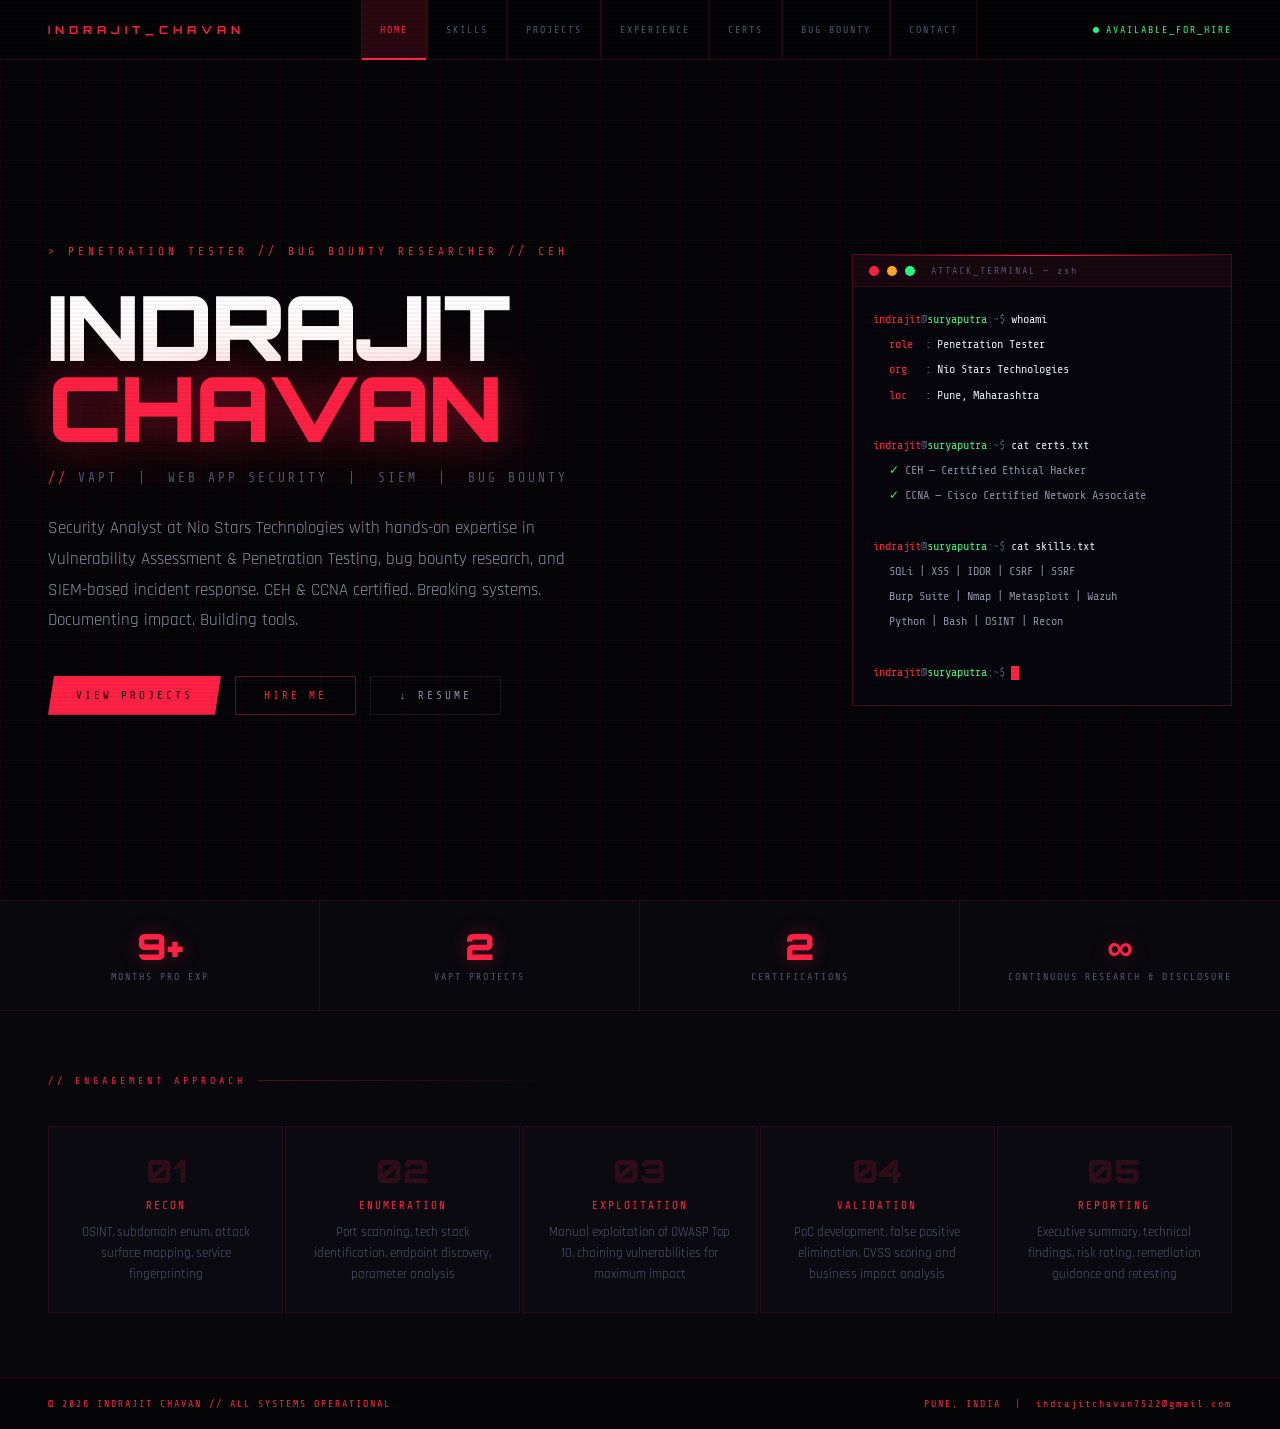
==== index.html @ a9ae483a "Update index.html" ====
<!DOCTYPE html>
<html lang="en">
<head>
  <meta charset="UTF-8"/>
  <meta name="viewport" content="width=device-width, initial-scale=1.0"/>
  <title>Indrajit Chavan | Penetration Tester</title>
  <link rel="stylesheet" href="assets/style.css"/>
  <style>
    /* HOME-SPECIFIC */
    .hero {
      min-height: calc(100vh - 60px);
      display: flex; align-items: center;
      padding: 80px 48px;
      gap: 48px;
      position: relative; z-index: 1;
    }
    .hero-inner { flex: 1; max-width: 760px; }

    .hero-eyebrow {
      font-family: var(--mono); font-size: 11px;
      color: var(--red); letter-spacing: 4px;
      margin-bottom: 28px;
      opacity: 0; animation: fadeUp .6s .2s ease forwards;
    }
    .hero-eyebrow::before { content: '> '; }

    .hero-name {
      font-family: var(--display);
      font-size: clamp(44px, 8vw, 90px);
      font-weight: 900; line-height: .9;
      letter-spacing: -2px; color: #fff;
      opacity: 0; animation: fadeUp .6s .4s ease forwards;
    }
    .hero-name em { color: var(--red); font-style: normal;
      text-shadow: 0 0 40px var(--red-glow), 0 0 80px var(--red-glow); }

    .hero-tagline {
      font-family: var(--mono); font-size: 13px;
      color: var(--muted); letter-spacing: 3px; margin-top: 22px;
      opacity: 0; animation: fadeUp .6s .6s ease forwards;
    }
    .hero-tagline b { color: var(--red); font-weight: normal; }

    .hero-desc {
      font-size: 17px; line-height: 1.8; color: var(--muted2);
      max-width: 540px; margin-top: 28px;
      opacity: 0; animation: fadeUp .6s .8s ease forwards;
    }

    .hero-actions {
      display: flex; gap: 14px; margin-top: 40px; flex-wrap: wrap;
      opacity: 0; animation: fadeUp .6s 1s ease forwards;
    }

    /* TERMINAL */
    .hero-terminal {
      flex-shrink: 0; width: 380px;
      opacity: 0; animation: fadeIn 1s 1.2s ease forwards;
    }

    .term {
      background: rgba(6,6,12,.96);
      border: 1px solid rgba(255,34,68,.28);
      position: relative; overflow: hidden;
    }
    .term::before {
      content: ''; position: absolute; top: 0; left: 0; right: 0; height: 1px;
      background: linear-gradient(90deg, transparent, var(--red), transparent);
    }
    .term-bar {
      background: rgba(255,34,68,.07);
      padding: 10px 16px; border-bottom: 1px solid rgba(255,34,68,.15);
      display: flex; align-items: center; gap: 8px;
    }
    .td { width: 10px; height: 10px; border-radius: 50%; }
    .td.r{background:var(--red)} .td.y{background:#ffaa22} .td.g{background:#22ff88}
    .term-title { margin-left:8px; color:var(--muted); font-family:var(--mono); font-size:10px; letter-spacing:2px; }
    .term-body { padding: 20px; font-family: var(--mono); font-size: 12px; line-height: 2.1; }
    .tp  { color: var(--red); }
    .th  { color: var(--green); }
    .ts  { color: var(--muted); }
    .tc  { color: #e8e8f0; }
    .to  { color: var(--muted2); padding-left: 16px; display: block; }
    .tk  { color: var(--red); }
    .tv  { color: #e8e8f0; }
    .tg  { color: var(--green); }
    .tline { display: block; }
    .tcursor {
      display: inline-block; width: 8px; height: 14px;
      background: var(--red); vertical-align: middle;
      animation: blink 1s step-end infinite;
    }

    /* STATS */
    .stats-row {
      position: relative; z-index: 1;
      display: grid; grid-template-columns: repeat(4,1fr);
      border-top: 1px solid var(--border); border-bottom: 1px solid var(--border);
      background: rgba(10,10,16,.7);
    }
    .stat {
      padding: 28px 0; text-align: center;
      border-right: 1px solid var(--border);
    }
    .stat:last-child { border-right: none; }
    .stat-n {
      font-family: var(--display); font-size: 36px; font-weight: 900;
      color: var(--red); display: block; line-height: 1;
      text-shadow: 0 0 20px var(--red-glow);
    }
    .stat-l {
      font-family: var(--mono); font-size: 10px; color: var(--muted);
      letter-spacing: 2px; margin-top: 6px; display: block; text-transform: uppercase;
    }

    /* METHODOLOGY */
    .method-grid {
      display: grid; grid-template-columns: repeat(5,1fr); gap: 2px;
    }
    .method-card {
      background: var(--bg2); border: 1px solid var(--border);
      padding: 28px 24px; text-align: center;
      transition: all .3s;
      position: relative; overflow: hidden;
    }
    .method-card::before {
      content: ''; position: absolute; bottom: 0; left: 0; right: 0; height: 2px;
      background: var(--red); transform: scaleX(0); transition: transform .3s;
    }
    .method-card:hover { background: var(--bg3); border-color: var(--border-h); }
    .method-card:hover::before { transform: scaleX(1); }
    .method-num {
      font-family: var(--display); font-size: 32px; font-weight: 900;
      color: rgba(255,34,68,.15); display: block; line-height: 1; margin-bottom: 12px;
    }
    .method-name { font-family: var(--mono); font-size: 11px; color: var(--red); letter-spacing: 2px; margin-bottom: 10px; }
    .method-desc { font-size: 13px; color: var(--muted); line-height: 1.6; }

    @media(max-width:900px){
      .hero{flex-direction:column;padding:80px 24px 60px;}
      .hero-terminal{width:100%;max-width:400px;}
      .stats-row{grid-template-columns:repeat(2,1fr);}
      .stat{border-bottom:1px solid var(--border);}
      .method-grid{grid-template-columns:1fr 1fr;}
    }
  </style>
</head>
<body>

<nav>
  <a href="index.html" class="nav-logo">INDRAJIT_CHAVAN</a>
  <ul class="nav-links">
    <li><a href="index.html">HOME</a></li>
    <li><a href="skills.html">SKILLS</a></li>
    <li><a href="projects.html">PROJECTS</a></li>
    <li><a href="experience.html">EXPERIENCE</a></li>
    <li><a href="certs.html">CERTS</a></li>
    <li><a href="bugbounty.html">BUG BOUNTY</a></li>
    <li><a href="contact.html">CONTACT</a></li>
  </ul>
  <div class="nav-right">
    <div class="nav-status"><span class="status-dot"></span>AVAILABLE_FOR_HIRE</div>
  </div>
</nav>

<main class="page-main">

  <!-- HERO -->
  <section class="hero">
    <div class="hero-inner">
      <p class="hero-eyebrow">PENETRATION TESTER // BUG BOUNTY RESEARCHER // CEH</p>
      <h1 class="hero-name">INDRAJIT<br/><em>CHAVAN</em></h1>
      <p class="hero-tagline">
        <b>//</b> VAPT &nbsp;|&nbsp; WEB APP SECURITY &nbsp;|&nbsp; SIEM &nbsp;|&nbsp; BUG BOUNTY
      </p>
      <p class="hero-desc">
        Security Analyst at Nio Stars Technologies with hands-on expertise in 
        Vulnerability Assessment &amp; Penetration Testing, bug bounty research, 
        and SIEM-based incident response. CEH &amp; CCNA certified. 
        Breaking systems. Documenting impact. Building tools.
      </p>
      <div class="hero-actions">
        <a href="projects.html" class="btn btn-red">View Projects</a>
        <a href="contact.html" class="btn btn-outline">Hire Me</a>
        <a href="assets/Indrajit_Chavan_Resume.pdf" class="btn btn-ghost" download>↓ Resume</a>
      </div>
    </div>

    <div class="hero-terminal">
      <div class="term">
        <div class="term-bar">
          <span class="td r"></span><span class="td y"></span><span class="td g"></span>
          <span class="term-title">ATTACK_TERMINAL — zsh</span>
        </div>
        <div class="term-body">
          <span class="tline"><span class="tp">indrajit</span><span class="ts">@</span><span class="th">suryaputra</span><span class="ts">:~$</span> <span class="tc">whoami</span></span>
          <span class="to"><span class="tk">role &nbsp;</span>: <span class="tv">Penetration Tester</span></span>
          <span class="to"><span class="tk">org &nbsp;&nbsp;</span>: <span class="tv">Nio Stars Technologies</span></span>
          <span class="to"><span class="tk">loc &nbsp;&nbsp;</span>: <span class="tv">Pune, Maharashtra</span></span>
          <span class="tline">&nbsp;</span>
          <span class="tline"><span class="tp">indrajit</span><span class="ts">@</span><span class="th">suryaputra</span><span class="ts">:~$</span> <span class="tc">cat certs.txt</span></span>
          <span class="to"><span class="tg">✓</span> CEH  — Certified Ethical Hacker</span>
          <span class="to"><span class="tg">✓</span> CCNA — Cisco Certified Network Associate</span>
          <span class="tline">&nbsp;</span>
          <span class="tline"><span class="tp">indrajit</span><span class="ts">@</span><span class="th">suryaputra</span><span class="ts">:~$</span> <span class="tc">cat skills.txt</span></span>
          <span class="to">SQLi | XSS | IDOR | CSRF | SSRF</span>
          <span class="to">Burp Suite | Nmap | Metasploit | Wazuh</span>
          <span class="to">Python | Bash | OSINT | Recon</span>
          <span class="tline">&nbsp;</span>
          <span class="tline"><span class="tp">indrajit</span><span class="ts">@</span><span class="th">suryaputra</span><span class="ts">:~$</span> <span class="tcursor"></span></span>
        </div>
      </div>
    </div>
  </section>

  <!-- STATS -->
  <div class="stats-row">
    <div class="stat"><span class="stat-n">9+</span><span class="stat-l">Months Pro Exp</span></div>
    <div class="stat"><span class="stat-n">2</span><span class="stat-l">VAPT Projects</span></div>
    <div class="stat"><span class="stat-n">2</span><span class="stat-l">Certifications</span></div>
    <div class="stat"><span class="stat-n">∞</span><span class="stat-l">Continuous Research & Disclosure
</span></div>
  </div>

  <!-- METHODOLOGY -->
  <section class="content-section alt">
    <div class="section-label">// ENGAGEMENT APPROACH</div>
    <div class="method-grid">
      <div class="method-card reveal">
        <span class="method-num">01</span>
        <div class="method-name">RECON</div>
        <div class="method-desc">OSINT, subdomain enum, attack surface mapping, service fingerprinting</div>
      </div>
      <div class="method-card reveal">
        <span class="method-num">02</span>
        <div class="method-name">ENUMERATION</div>
        <div class="method-desc">Port scanning, tech stack identification, endpoint discovery, parameter analysis</div>
      </div>
      <div class="method-card reveal">
        <span class="method-num">03</span>
        <div class="method-name">EXPLOITATION</div>
        <div class="method-desc">Manual exploitation of OWASP Top 10, chaining vulnerabilities for maximum impact</div>
      </div>
      <div class="method-card reveal">
        <span class="method-num">04</span>
        <div class="method-name">VALIDATION</div>
        <div class="method-desc">PoC development, false positive elimination, CVSS scoring and business impact analysis</div>
      </div>
      <div class="method-card reveal">
        <span class="method-num">05</span>
        <div class="method-name">REPORTING</div>
        <div class="method-desc">Executive summary, technical findings, risk rating, remediation guidance and retesting</div>
      </div>
    </div>
  </section>

</main>

<footer>
  <span>© 2026 <span>INDRAJIT CHAVAN</span> // ALL SYSTEMS OPERATIONAL</span>
  <span>PUNE, INDIA &nbsp;|&nbsp; <span>indrajitchavan7522@gmail.com</span></span>
</footer>

<script src="assets/main.js"></script>
</body>
</html>
---- assets/style.css ----
/* ============================================================
   INDRAJIT CHAVAN — PORTFOLIO SHARED STYLES
   ============================================================ */

@import url('https://fonts.googleapis.com/css2?family=Share+Tech+Mono&family=Rajdhani:wght@400;500;600;700&family=Orbitron:wght@700;900&display=swap');

*, *::before, *::after { box-sizing: border-box; margin: 0; padding: 0; }

:root {
  --red:      #ff2244;
  --red-dim:  rgba(255,34,68,0.15);
  --red-glow: rgba(255,34,68,0.35);
  --green:    #22ff88;
  --yellow:   #ffaa22;
  --bg:       #050508;
  --bg2:      #0a0a10;
  --bg3:      #0f0f18;
  --border:   rgba(255,34,68,0.12);
  --border-h: rgba(255,34,68,0.3);
  --text:     #e8e8f0;
  --muted:    #555570;
  --muted2:   #9090a8;
  --mono:     'Share Tech Mono', monospace;
  --display:  'Orbitron', sans-serif;
  --body:     'Rajdhani', sans-serif;
}

html { scroll-behavior: smooth; }

body {
  background: var(--bg);
  color: var(--text);
  font-family: var(--body);
  font-size: 16px;
  overflow-x: hidden;
  cursor: crosshair;
  min-height: 100vh;
}

/* Grid bg */
body::before {
  content: '';
  position: fixed; inset: 0;
  background-image:
    linear-gradient(rgba(255,34,68,0.03) 1px, transparent 1px),
    linear-gradient(90deg, rgba(255,34,68,0.03) 1px, transparent 1px);
  background-size: 40px 40px;
  pointer-events: none; z-index: 0;
}

/* Scanlines */
body::after {
  content: '';
  position: fixed; inset: 0;
  background: repeating-linear-gradient(0deg,transparent,transparent 2px,rgba(0,0,0,0.04) 2px,rgba(0,0,0,0.04) 4px);
  pointer-events: none; z-index: 998;
}

/* ---- NAV ---- */
nav {
  position: fixed; top: 0; left: 0; right: 0;
  z-index: 100;
  padding: 0 48px;
  height: 60px;
  display: flex;
  align-items: center;
  justify-content: space-between;
  background: rgba(5,5,8,0.92);
  backdrop-filter: blur(16px);
  border-bottom: 1px solid var(--border);
}

.nav-logo {
  font-family: var(--display);
  font-size: 11px;
  font-weight: 700;
  color: var(--red);
  letter-spacing: 5px;
  text-decoration: none;
  white-space: nowrap;
}

.nav-links { display: flex; gap: 0; list-style: none; }

.nav-links a {
  font-family: var(--mono);
  font-size: 10px;
  color: var(--muted);
  text-decoration: none;
  letter-spacing: 2px;
  padding: 0 18px;
  height: 60px;
  display: flex;
  align-items: center;
  border-right: 1px solid var(--border);
  transition: all 0.2s;
  position: relative;
}
.nav-links a:first-child { border-left: 1px solid var(--border); }
.nav-links a:hover,
.nav-links a.active {
  color: var(--red);
  background: var(--red-dim);
}
.nav-links a.active::after {
  content: '';
  position: absolute; bottom: 0; left: 0; right: 0;
  height: 2px;
  background: var(--red);
}

.nav-right {
  display: flex;
  align-items: center;
  gap: 20px;
}

.nav-status {
  font-family: var(--mono);
  font-size: 10px;
  color: var(--green);
  letter-spacing: 2px;
  display: flex;
  align-items: center;
  gap: 7px;
}

.status-dot {
  width: 6px; height: 6px;
  border-radius: 50%;
  background: var(--green);
  animation: blink 1.4s ease-in-out infinite;
}

/* ---- MAIN CONTENT ---- */
.page-main {
  position: relative;
  z-index: 1;
  padding-top: 60px;
}

/* ---- PAGE HERO ---- */
.page-hero {
  padding: 72px 48px 56px;
  border-bottom: 1px solid var(--border);
  position: relative;
  overflow: hidden;
}

.page-hero::before {
  content: '';
  position: absolute;
  top: -80px; right: -80px;
  width: 360px; height: 360px;
  border-radius: 50%;
  background: radial-gradient(circle, rgba(255,34,68,0.06), transparent 70%);
  pointer-events: none;
}

.breadcrumb {
  font-family: var(--mono);
  font-size: 10px;
  color: var(--muted);
  letter-spacing: 3px;
  margin-bottom: 20px;
  display: flex;
  align-items: center;
  gap: 8px;
}
.breadcrumb a { color: var(--muted); text-decoration: none; }
.breadcrumb a:hover { color: var(--red); }
.breadcrumb span { color: var(--red); }

.page-title {
  font-family: var(--display);
  font-size: clamp(28px, 5vw, 52px);
  font-weight: 900;
  color: #fff;
  letter-spacing: 2px;
  line-height: 1;
  margin-bottom: 16px;
}
.page-title span { color: var(--red); }

.page-subtitle {
  font-family: var(--mono);
  font-size: 12px;
  color: var(--muted);
  letter-spacing: 3px;
}

/* ---- SECTION ---- */
.content-section { padding: 64px 48px; }
.content-section.alt { background: rgba(10,10,16,0.6); }

.section-label {
  font-family: var(--mono);
  font-size: 10px;
  color: var(--red);
  letter-spacing: 4px;
  margin-bottom: 40px;
  display: flex;
  align-items: center;
  gap: 12px;
}
.section-label::after {
  content: '';
  flex: 1;
  height: 1px;
  background: linear-gradient(90deg, var(--border-h), transparent);
  max-width: 300px;
}

/* ---- CARDS ---- */
.card {
  background: var(--bg2);
  border: 1px solid var(--border);
  transition: all 0.3s;
}
.card:hover {
  border-color: var(--border-h);
  background: var(--bg3);
}

/* ---- BUTTONS ---- */
.btn {
  font-family: var(--mono);
  font-size: 11px;
  letter-spacing: 3px;
  text-decoration: none;
  text-transform: uppercase;
  padding: 12px 28px;
  display: inline-flex;
  align-items: center;
  gap: 8px;
  cursor: crosshair;
  transition: all 0.2s;
}

.btn-red {
  color: var(--bg);
  background: var(--red);
  clip-path: polygon(6px 0%,100% 0%,calc(100% - 6px) 100%,0% 100%);
}
.btn-red:hover { background: #ff4466; box-shadow: 0 0 20px var(--red-glow); }

.btn-outline {
  color: var(--red);
  border: 1px solid rgba(255,34,68,0.4);
  background: transparent;
}
.btn-outline:hover { border-color: var(--red); background: var(--red-dim); }

.btn-ghost {
  color: var(--muted2);
  border: 1px solid rgba(255,255,255,0.08);
  background: transparent;
}
.btn-ghost:hover { border-color: rgba(255,255,255,0.2); color: #fff; }

/* ---- CHIPS ---- */
.chips { display: flex; flex-wrap: wrap; gap: 6px; }
.chip {
  font-family: var(--mono);
  font-size: 10px;
  letter-spacing: 1px;
  color: var(--red);
  border: 1px solid rgba(255,34,68,0.25);
  padding: 4px 10px;
  background: rgba(255,34,68,0.04);
}
.chip.green { color: var(--green); border-color: rgba(34,255,136,0.25); background: rgba(34,255,136,0.04); }
.chip.yellow { color: var(--yellow); border-color: rgba(255,170,34,0.25); background: rgba(255,170,34,0.04); }
.chip.muted { color: var(--muted); border-color: rgba(255,255,255,0.08); background: transparent; }

/* ---- STATUS ---- */
.status-live   { color: var(--green); font-family: var(--mono); font-size: 10px; letter-spacing: 2px; }
.status-wip    { color: var(--yellow); font-family: var(--mono); font-size: 10px; letter-spacing: 2px; }
.status-soon   { color: var(--muted); font-family: var(--mono); font-size: 10px; letter-spacing: 2px; }

/* ---- FOOTER ---- */
footer {
  position: relative; z-index: 1;
  padding: 20px 48px;
  border-top: 1px solid var(--border);
  display: flex;
  justify-content: space-between;
  align-items: center;
  font-family: var(--mono);
  font-size: 10px;
  color: var(--muted);
  letter-spacing: 2px;
}
footer span { color: var(--red); }

/* ---- ANIMATIONS ---- */
@keyframes blink   { 0%,100%{opacity:1} 50%{opacity:0.2} }
@keyframes fadeUp  { from{opacity:0;transform:translateY(18px)} to{opacity:1;transform:translateY(0)} }
@keyframes fadeIn  { from{opacity:0} to{opacity:1} }
@keyframes pulse   { 0%,100%{box-shadow:0 0 0 0 var(--red-glow)} 50%{box-shadow:0 0 0 8px transparent} }

.reveal {
  opacity: 0;
  transform: translateY(20px);
  transition: opacity 0.5s ease, transform 0.5s ease;
}
.reveal.visible { opacity: 1; transform: translateY(0); }

/* ---- RESPONSIVE ---- */
@media(max-width:900px){
  nav { padding: 0 20px; }
  .nav-links { display: none; }
  .page-hero { padding: 60px 24px 40px; }
  .content-section { padding: 48px 24px; }
  footer { padding: 16px 24px; flex-direction: column; gap: 8px; text-align: center; }
}
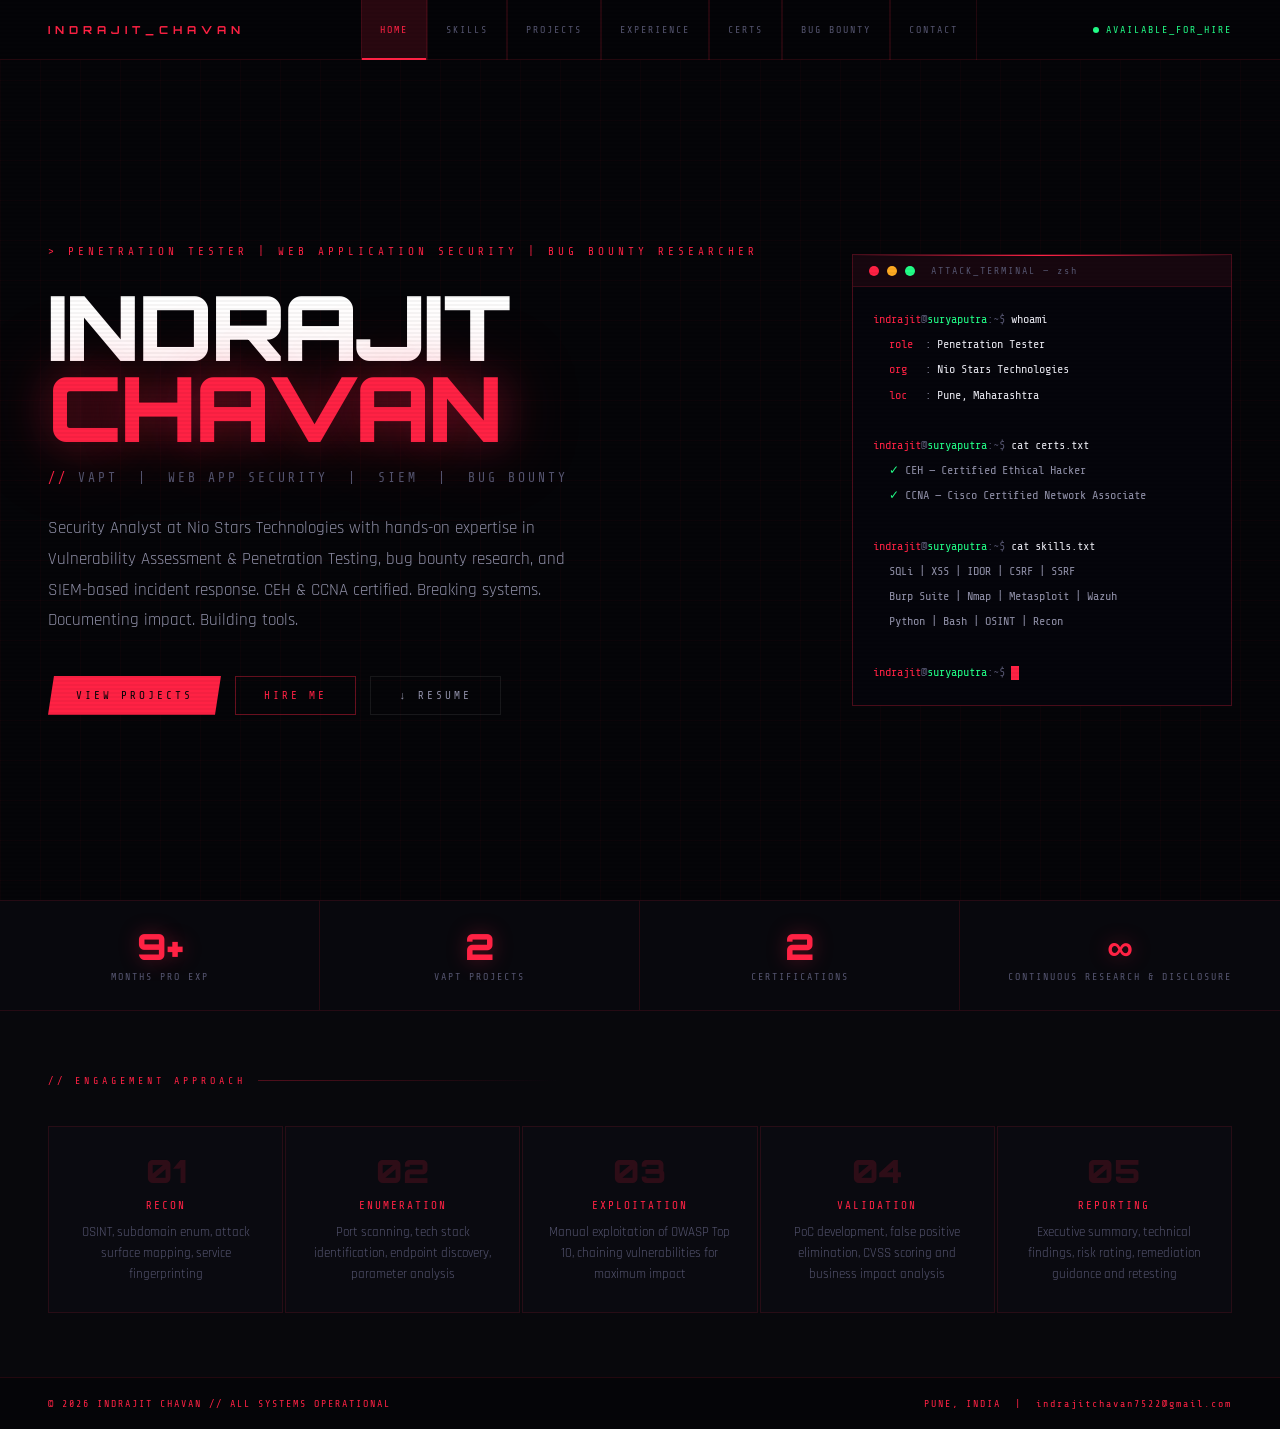
==== commit d18e24d8: "Update index.html" ====
--- a/index.html
+++ b/index.html
@@ -168,7 +168,7 @@
   <!-- HERO -->
   <section class="hero">
     <div class="hero-inner">
-      <p class="hero-eyebrow">PENETRATION TESTER // BUG BOUNTY RESEARCHER // CEH</p>
+      <p class="hero-eyebrow">PENETRATION TESTER | WEB APPLICATION SECURITY | BUG BOUNTY RESEARCHER</p>
       <h1 class="hero-name">INDRAJIT<br/><em>CHAVAN</em></h1>
       <p class="hero-tagline">
         <b>//</b> VAPT &nbsp;|&nbsp; WEB APP SECURITY &nbsp;|&nbsp; SIEM &nbsp;|&nbsp; BUG BOUNTY
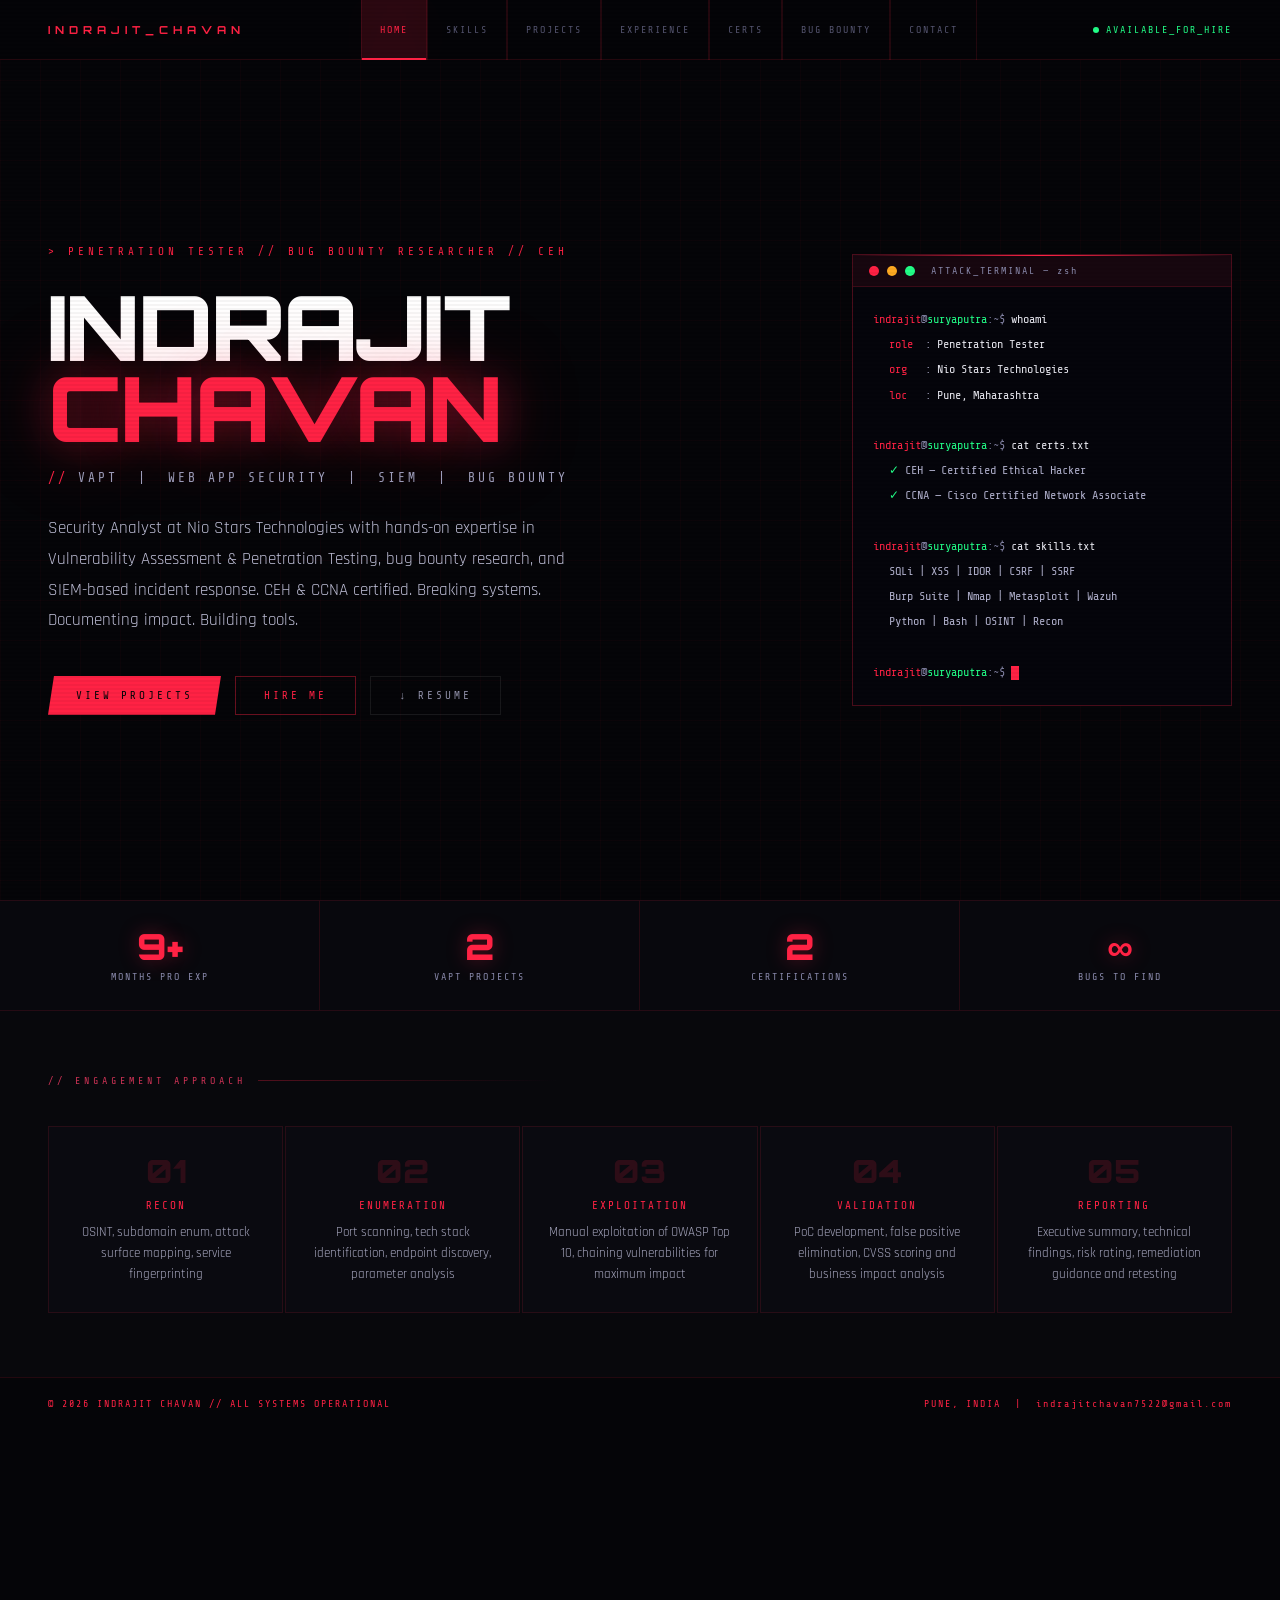
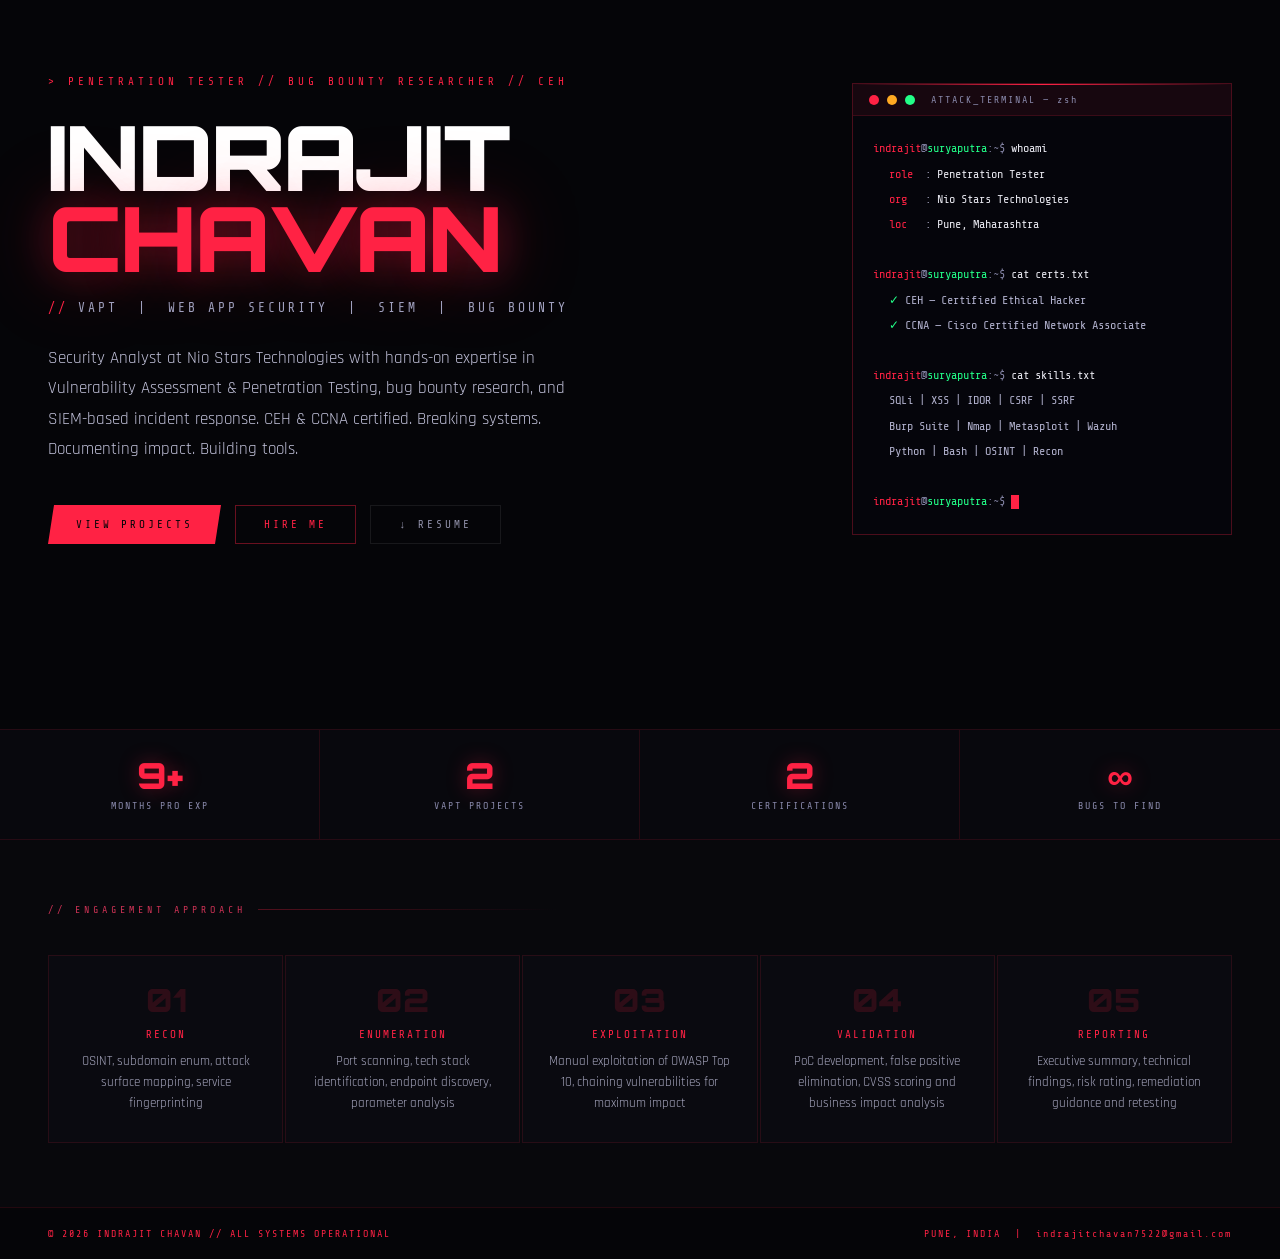
==== commit 9181614d: "Update index.html" ====
--- a/index.html
+++ b/index.html
@@ -36,13 +36,13 @@
 
     .hero-tagline {
       font-family: var(--mono); font-size: 13px;
-      color: var(--muted); letter-spacing: 3px; margin-top: 22px;
+      color: #a0a0be; letter-spacing: 3px; margin-top: 22px;
       opacity: 0; animation: fadeUp .6s .6s ease forwards;
     }
     .hero-tagline b { color: var(--red); font-weight: normal; }
 
     .hero-desc {
-      font-size: 17px; line-height: 1.8; color: var(--muted2);
+      font-size: 17px; line-height: 1.8; color: #c0c0d8;
       max-width: 540px; margin-top: 28px;
       opacity: 0; animation: fadeUp .6s .8s ease forwards;
     }
@@ -74,13 +74,13 @@
     }
     .td { width: 10px; height: 10px; border-radius: 50%; }
     .td.r{background:var(--red)} .td.y{background:#ffaa22} .td.g{background:#22ff88}
-    .term-title { margin-left:8px; color:var(--muted); font-family:var(--mono); font-size:10px; letter-spacing:2px; }
+    .term-title { margin-left:8px; color:#8888aa; font-family:var(--mono); font-size:10px; letter-spacing:2px; }
     .term-body { padding: 20px; font-family: var(--mono); font-size: 12px; line-height: 2.1; }
     .tp  { color: var(--red); }
     .th  { color: var(--green); }
-    .ts  { color: var(--muted); }
+    .ts  { color: #8888aa; }
     .tc  { color: #e8e8f0; }
-    .to  { color: var(--muted2); padding-left: 16px; display: block; }
+    .to  { color: #b0b0cc; padding-left: 16px; display: block; }
     .tk  { color: var(--red); }
     .tv  { color: #e8e8f0; }
     .tg  { color: var(--green); }
@@ -109,7 +109,7 @@
       text-shadow: 0 0 20px var(--red-glow);
     }
     .stat-l {
-      font-family: var(--mono); font-size: 10px; color: var(--muted);
+      font-family: var(--mono); font-size: 10px; color: #8888aa;
       letter-spacing: 2px; margin-top: 6px; display: block; text-transform: uppercase;
     }
 
@@ -134,7 +134,7 @@
       color: rgba(255,34,68,.15); display: block; line-height: 1; margin-bottom: 12px;
     }
     .method-name { font-family: var(--mono); font-size: 11px; color: var(--red); letter-spacing: 2px; margin-bottom: 10px; }
-    .method-desc { font-size: 13px; color: var(--muted); line-height: 1.6; }
+    .method-desc { font-size: 13px; color: #a8a8c0; line-height: 1.6; }
 
     @media(max-width:900px){
       .hero{flex-direction:column;padding:80px 24px 60px;}
@@ -168,15 +168,15 @@
   <!-- HERO -->
   <section class="hero">
     <div class="hero-inner">
-      <p class="hero-eyebrow">PENETRATION TESTER | WEB APPLICATION SECURITY | BUG BOUNTY RESEARCHER</p>
+      <p class="hero-eyebrow">PENETRATION TESTER // BUG BOUNTY RESEARCHER // CEH</p>
       <h1 class="hero-name">INDRAJIT<br/><em>CHAVAN</em></h1>
       <p class="hero-tagline">
         <b>//</b> VAPT &nbsp;|&nbsp; WEB APP SECURITY &nbsp;|&nbsp; SIEM &nbsp;|&nbsp; BUG BOUNTY
       </p>
       <p class="hero-desc">
-        Security Analyst at Nio Stars Technologies with hands-on expertise in 
-        Vulnerability Assessment &amp; Penetration Testing, bug bounty research, 
-        and SIEM-based incident response. CEH &amp; CCNA certified. 
+        Security Analyst at Nio Stars Technologies with hands-on expertise in
+        Vulnerability Assessment &amp; Penetration Testing, bug bounty research,
+        and SIEM-based incident response. CEH &amp; CCNA certified.
         Breaking systems. Documenting impact. Building tools.
       </p>
       <div class="hero-actions">
@@ -218,13 +218,12 @@
     <div class="stat"><span class="stat-n">9+</span><span class="stat-l">Months Pro Exp</span></div>
     <div class="stat"><span class="stat-n">2</span><span class="stat-l">VAPT Projects</span></div>
     <div class="stat"><span class="stat-n">2</span><span class="stat-l">Certifications</span></div>
-    <div class="stat"><span class="stat-n">∞</span><span class="stat-l">Continuous Research & Disclosure
-</span></div>
+    <div class="stat"><span class="stat-n">∞</span><span class="stat-l">Bugs to Find</span></div>
   </div>
 
   <!-- METHODOLOGY -->
   <section class="content-section alt">
-    <div class="section-label">// ENGAGEMENT APPROACH</div>
+    <div class="section-label" style="color:#cc3355;">// ENGAGEMENT APPROACH</div>
     <div class="method-grid">
       <div class="method-card reveal">
         <span class="method-num">01</span>
@@ -263,4 +262,268 @@
 
 <script src="assets/main.js"></script>
 </body>
+</html><!DOCTYPE html>
+<html lang="en">
+<head>
+  <meta charset="UTF-8"/>
+  <meta name="viewport" content="width=device-width, initial-scale=1.0"/>
+  <title>Indrajit Chavan | Penetration Tester</title>
+  <link rel="stylesheet" href="assets/style.css"/>
+  <style>
+    /* HOME-SPECIFIC */
+    .hero {
+      min-height: calc(100vh - 60px);
+      display: flex; align-items: center;
+      padding: 80px 48px;
+      gap: 48px;
+      position: relative; z-index: 1;
+    }
+    .hero-inner { flex: 1; max-width: 760px; }
+
+    .hero-eyebrow {
+      font-family: var(--mono); font-size: 11px;
+      color: var(--red); letter-spacing: 4px;
+      margin-bottom: 28px;
+      opacity: 0; animation: fadeUp .6s .2s ease forwards;
+    }
+    .hero-eyebrow::before { content: '> '; }
+
+    .hero-name {
+      font-family: var(--display);
+      font-size: clamp(44px, 8vw, 90px);
+      font-weight: 900; line-height: .9;
+      letter-spacing: -2px; color: #fff;
+      opacity: 0; animation: fadeUp .6s .4s ease forwards;
+    }
+    .hero-name em { color: var(--red); font-style: normal;
+      text-shadow: 0 0 40px var(--red-glow), 0 0 80px var(--red-glow); }
+
+    .hero-tagline {
+      font-family: var(--mono); font-size: 13px;
+      color: #a0a0be; letter-spacing: 3px; margin-top: 22px;
+      opacity: 0; animation: fadeUp .6s .6s ease forwards;
+    }
+    .hero-tagline b { color: var(--red); font-weight: normal; }
+
+    .hero-desc {
+      font-size: 17px; line-height: 1.8; color: #c0c0d8;
+      max-width: 540px; margin-top: 28px;
+      opacity: 0; animation: fadeUp .6s .8s ease forwards;
+    }
+
+    .hero-actions {
+      display: flex; gap: 14px; margin-top: 40px; flex-wrap: wrap;
+      opacity: 0; animation: fadeUp .6s 1s ease forwards;
+    }
+
+    /* TERMINAL */
+    .hero-terminal {
+      flex-shrink: 0; width: 380px;
+      opacity: 0; animation: fadeIn 1s 1.2s ease forwards;
+    }
+
+    .term {
+      background: rgba(6,6,12,.96);
+      border: 1px solid rgba(255,34,68,.28);
+      position: relative; overflow: hidden;
+    }
+    .term::before {
+      content: ''; position: absolute; top: 0; left: 0; right: 0; height: 1px;
+      background: linear-gradient(90deg, transparent, var(--red), transparent);
+    }
+    .term-bar {
+      background: rgba(255,34,68,.07);
+      padding: 10px 16px; border-bottom: 1px solid rgba(255,34,68,.15);
+      display: flex; align-items: center; gap: 8px;
+    }
+    .td { width: 10px; height: 10px; border-radius: 50%; }
+    .td.r{background:var(--red)} .td.y{background:#ffaa22} .td.g{background:#22ff88}
+    .term-title { margin-left:8px; color:#8888aa; font-family:var(--mono); font-size:10px; letter-spacing:2px; }
+    .term-body { padding: 20px; font-family: var(--mono); font-size: 12px; line-height: 2.1; }
+    .tp  { color: var(--red); }
+    .th  { color: var(--green); }
+    .ts  { color: #8888aa; }
+    .tc  { color: #e8e8f0; }
+    .to  { color: #b0b0cc; padding-left: 16px; display: block; }
+    .tk  { color: var(--red); }
+    .tv  { color: #e8e8f0; }
+    .tg  { color: var(--green); }
+    .tline { display: block; }
+    .tcursor {
+      display: inline-block; width: 8px; height: 14px;
+      background: var(--red); vertical-align: middle;
+      animation: blink 1s step-end infinite;
+    }
+
+    /* STATS */
+    .stats-row {
+      position: relative; z-index: 1;
+      display: grid; grid-template-columns: repeat(4,1fr);
+      border-top: 1px solid var(--border); border-bottom: 1px solid var(--border);
+      background: rgba(10,10,16,.7);
+    }
+    .stat {
+      padding: 28px 0; text-align: center;
+      border-right: 1px solid var(--border);
+    }
+    .stat:last-child { border-right: none; }
+    .stat-n {
+      font-family: var(--display); font-size: 36px; font-weight: 900;
+      color: var(--red); display: block; line-height: 1;
+      text-shadow: 0 0 20px var(--red-glow);
+    }
+    .stat-l {
+      font-family: var(--mono); font-size: 10px; color: #8888aa;
+      letter-spacing: 2px; margin-top: 6px; display: block; text-transform: uppercase;
+    }
+
+    /* METHODOLOGY */
+    .method-grid {
+      display: grid; grid-template-columns: repeat(5,1fr); gap: 2px;
+    }
+    .method-card {
+      background: var(--bg2); border: 1px solid var(--border);
+      padding: 28px 24px; text-align: center;
+      transition: all .3s;
+      position: relative; overflow: hidden;
+    }
+    .method-card::before {
+      content: ''; position: absolute; bottom: 0; left: 0; right: 0; height: 2px;
+      background: var(--red); transform: scaleX(0); transition: transform .3s;
+    }
+    .method-card:hover { background: var(--bg3); border-color: var(--border-h); }
+    .method-card:hover::before { transform: scaleX(1); }
+    .method-num {
+      font-family: var(--display); font-size: 32px; font-weight: 900;
+      color: rgba(255,34,68,.15); display: block; line-height: 1; margin-bottom: 12px;
+    }
+    .method-name { font-family: var(--mono); font-size: 11px; color: var(--red); letter-spacing: 2px; margin-bottom: 10px; }
+    .method-desc { font-size: 13px; color: #a8a8c0; line-height: 1.6; }
+
+    @media(max-width:900px){
+      .hero{flex-direction:column;padding:80px 24px 60px;}
+      .hero-terminal{width:100%;max-width:400px;}
+      .stats-row{grid-template-columns:repeat(2,1fr);}
+      .stat{border-bottom:1px solid var(--border);}
+      .method-grid{grid-template-columns:1fr 1fr;}
+    }
+  </style>
+</head>
+<body>
+
+<nav>
+  <a href="index.html" class="nav-logo">INDRAJIT_CHAVAN</a>
+  <ul class="nav-links">
+    <li><a href="index.html">HOME</a></li>
+    <li><a href="skills.html">SKILLS</a></li>
+    <li><a href="projects.html">PROJECTS</a></li>
+    <li><a href="experience.html">EXPERIENCE</a></li>
+    <li><a href="certs.html">CERTS</a></li>
+    <li><a href="bugbounty.html">BUG BOUNTY</a></li>
+    <li><a href="contact.html">CONTACT</a></li>
+  </ul>
+  <div class="nav-right">
+    <div class="nav-status"><span class="status-dot"></span>AVAILABLE_FOR_HIRE</div>
+  </div>
+</nav>
+
+<main class="page-main">
+
+  <!-- HERO -->
+  <section class="hero">
+    <div class="hero-inner">
+      <p class="hero-eyebrow">PENETRATION TESTER // BUG BOUNTY RESEARCHER // CEH</p>
+      <h1 class="hero-name">INDRAJIT<br/><em>CHAVAN</em></h1>
+      <p class="hero-tagline">
+        <b>//</b> VAPT &nbsp;|&nbsp; WEB APP SECURITY &nbsp;|&nbsp; SIEM &nbsp;|&nbsp; BUG BOUNTY
+      </p>
+      <p class="hero-desc">
+        Security Analyst at Nio Stars Technologies with hands-on expertise in
+        Vulnerability Assessment &amp; Penetration Testing, bug bounty research,
+        and SIEM-based incident response. CEH &amp; CCNA certified.
+        Breaking systems. Documenting impact. Building tools.
+      </p>
+      <div class="hero-actions">
+        <a href="projects.html" class="btn btn-red">View Projects</a>
+        <a href="contact.html" class="btn btn-outline">Hire Me</a>
+        <a href="assets/Indrajit_Chavan_Resume.pdf" class="btn btn-ghost" download>↓ Resume</a>
+      </div>
+    </div>
+
+    <div class="hero-terminal">
+      <div class="term">
+        <div class="term-bar">
+          <span class="td r"></span><span class="td y"></span><span class="td g"></span>
+          <span class="term-title">ATTACK_TERMINAL — zsh</span>
+        </div>
+        <div class="term-body">
+          <span class="tline"><span class="tp">indrajit</span><span class="ts">@</span><span class="th">suryaputra</span><span class="ts">:~$</span> <span class="tc">whoami</span></span>
+          <span class="to"><span class="tk">role &nbsp;</span>: <span class="tv">Penetration Tester</span></span>
+          <span class="to"><span class="tk">org &nbsp;&nbsp;</span>: <span class="tv">Nio Stars Technologies</span></span>
+          <span class="to"><span class="tk">loc &nbsp;&nbsp;</span>: <span class="tv">Pune, Maharashtra</span></span>
+          <span class="tline">&nbsp;</span>
+          <span class="tline"><span class="tp">indrajit</span><span class="ts">@</span><span class="th">suryaputra</span><span class="ts">:~$</span> <span class="tc">cat certs.txt</span></span>
+          <span class="to"><span class="tg">✓</span> CEH  — Certified Ethical Hacker</span>
+          <span class="to"><span class="tg">✓</span> CCNA — Cisco Certified Network Associate</span>
+          <span class="tline">&nbsp;</span>
+          <span class="tline"><span class="tp">indrajit</span><span class="ts">@</span><span class="th">suryaputra</span><span class="ts">:~$</span> <span class="tc">cat skills.txt</span></span>
+          <span class="to">SQLi | XSS | IDOR | CSRF | SSRF</span>
+          <span class="to">Burp Suite | Nmap | Metasploit | Wazuh</span>
+          <span class="to">Python | Bash | OSINT | Recon</span>
+          <span class="tline">&nbsp;</span>
+          <span class="tline"><span class="tp">indrajit</span><span class="ts">@</span><span class="th">suryaputra</span><span class="ts">:~$</span> <span class="tcursor"></span></span>
+        </div>
+      </div>
+    </div>
+  </section>
+
+  <!-- STATS -->
+  <div class="stats-row">
+    <div class="stat"><span class="stat-n">9+</span><span class="stat-l">Months Pro Exp</span></div>
+    <div class="stat"><span class="stat-n">2</span><span class="stat-l">VAPT Projects</span></div>
+    <div class="stat"><span class="stat-n">2</span><span class="stat-l">Certifications</span></div>
+    <div class="stat"><span class="stat-n">∞</span><span class="stat-l">Bugs to Find</span></div>
+  </div>
+
+  <!-- METHODOLOGY -->
+  <section class="content-section alt">
+    <div class="section-label" style="color:#cc3355;">// ENGAGEMENT APPROACH</div>
+    <div class="method-grid">
+      <div class="method-card reveal">
+        <span class="method-num">01</span>
+        <div class="method-name">RECON</div>
+        <div class="method-desc">OSINT, subdomain enum, attack surface mapping, service fingerprinting</div>
+      </div>
+      <div class="method-card reveal">
+        <span class="method-num">02</span>
+        <div class="method-name">ENUMERATION</div>
+        <div class="method-desc">Port scanning, tech stack identification, endpoint discovery, parameter analysis</div>
+      </div>
+      <div class="method-card reveal">
+        <span class="method-num">03</span>
+        <div class="method-name">EXPLOITATION</div>
+        <div class="method-desc">Manual exploitation of OWASP Top 10, chaining vulnerabilities for maximum impact</div>
+      </div>
+      <div class="method-card reveal">
+        <span class="method-num">04</span>
+        <div class="method-name">VALIDATION</div>
+        <div class="method-desc">PoC development, false positive elimination, CVSS scoring and business impact analysis</div>
+      </div>
+      <div class="method-card reveal">
+        <span class="method-num">05</span>
+        <div class="method-name">REPORTING</div>
+        <div class="method-desc">Executive summary, technical findings, risk rating, remediation guidance and retesting</div>
+      </div>
+    </div>
+  </section>
+
+</main>
+
+<footer>
+  <span>© 2026 <span>INDRAJIT CHAVAN</span> // ALL SYSTEMS OPERATIONAL</span>
+  <span>PUNE, INDIA &nbsp;|&nbsp; <span>indrajitchavan7522@gmail.com</span></span>
+</footer>
+
+<script src="assets/main.js"></script>
+</body>
 </html>
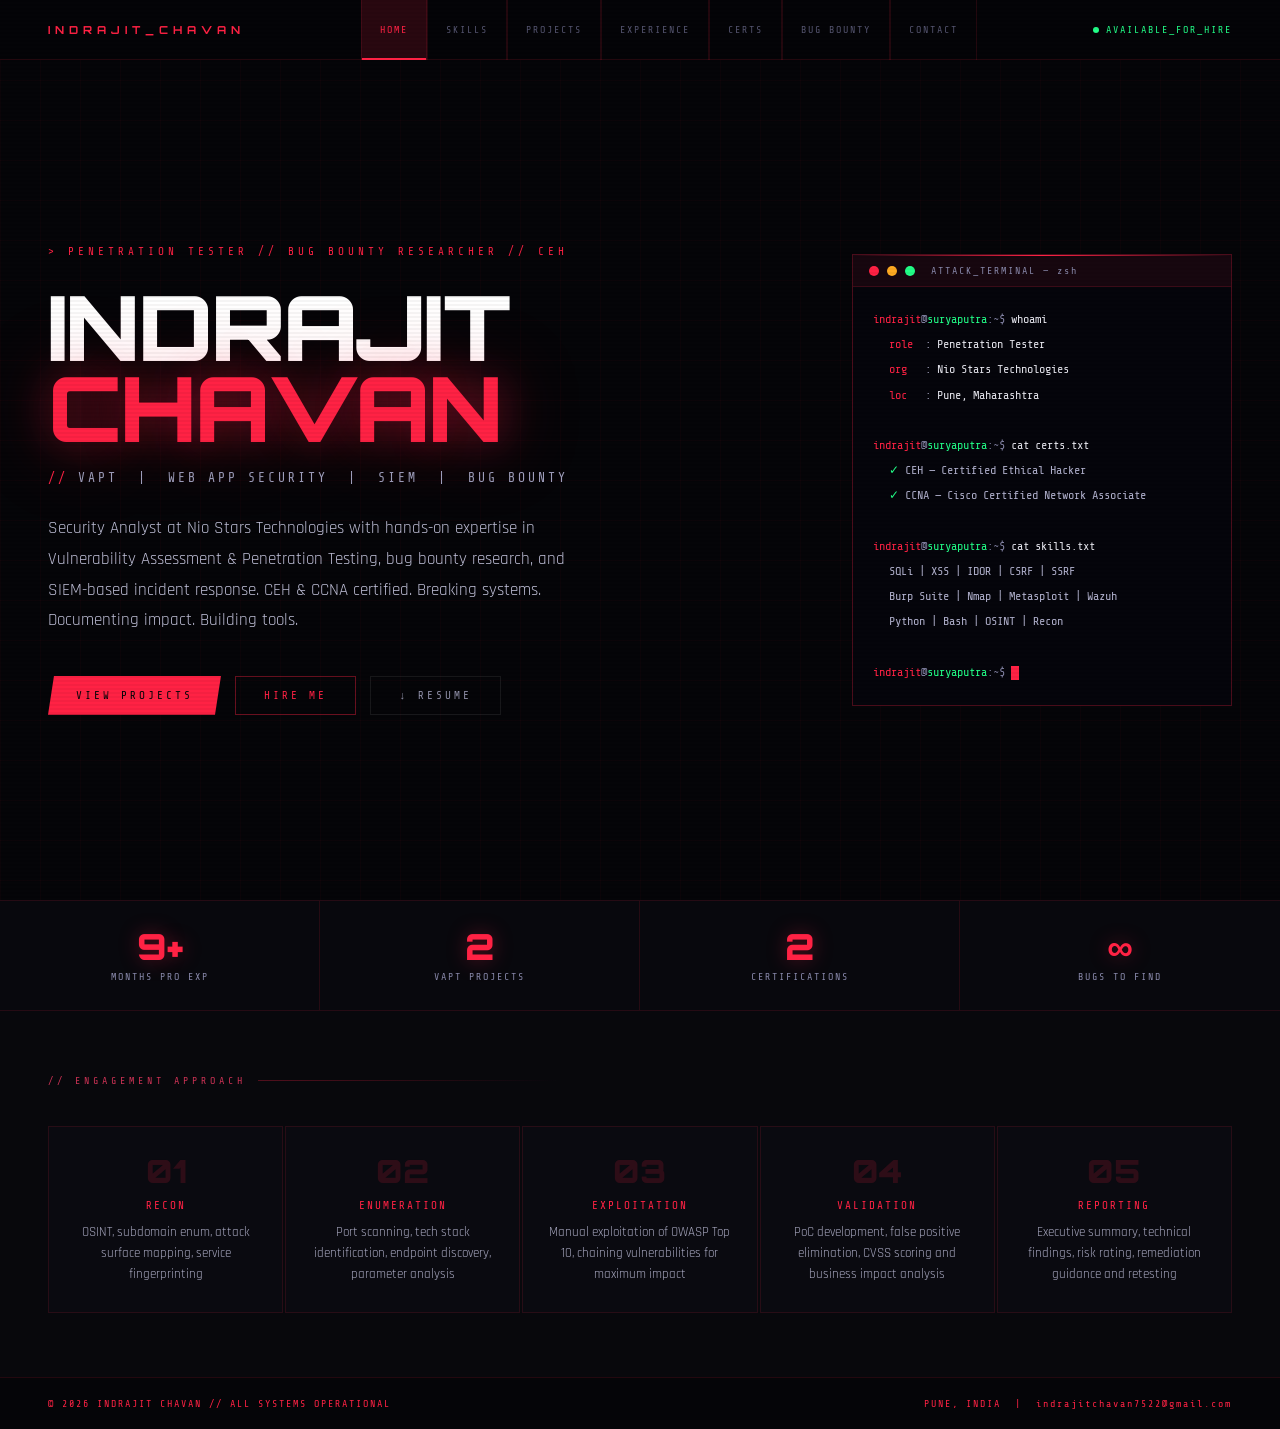
==== commit 1a367fe6: "Update index.html" ====
--- a/index.html
+++ b/index.html
@@ -262,268 +262,4 @@
 
 <script src="assets/main.js"></script>
 </body>
-</html><!DOCTYPE html>
-<html lang="en">
-<head>
-  <meta charset="UTF-8"/>
-  <meta name="viewport" content="width=device-width, initial-scale=1.0"/>
-  <title>Indrajit Chavan | Penetration Tester</title>
-  <link rel="stylesheet" href="assets/style.css"/>
-  <style>
-    /* HOME-SPECIFIC */
-    .hero {
-      min-height: calc(100vh - 60px);
-      display: flex; align-items: center;
-      padding: 80px 48px;
-      gap: 48px;
-      position: relative; z-index: 1;
-    }
-    .hero-inner { flex: 1; max-width: 760px; }
-
-    .hero-eyebrow {
-      font-family: var(--mono); font-size: 11px;
-      color: var(--red); letter-spacing: 4px;
-      margin-bottom: 28px;
-      opacity: 0; animation: fadeUp .6s .2s ease forwards;
-    }
-    .hero-eyebrow::before { content: '> '; }
-
-    .hero-name {
-      font-family: var(--display);
-      font-size: clamp(44px, 8vw, 90px);
-      font-weight: 900; line-height: .9;
-      letter-spacing: -2px; color: #fff;
-      opacity: 0; animation: fadeUp .6s .4s ease forwards;
-    }
-    .hero-name em { color: var(--red); font-style: normal;
-      text-shadow: 0 0 40px var(--red-glow), 0 0 80px var(--red-glow); }
-
-    .hero-tagline {
-      font-family: var(--mono); font-size: 13px;
-      color: #a0a0be; letter-spacing: 3px; margin-top: 22px;
-      opacity: 0; animation: fadeUp .6s .6s ease forwards;
-    }
-    .hero-tagline b { color: var(--red); font-weight: normal; }
-
-    .hero-desc {
-      font-size: 17px; line-height: 1.8; color: #c0c0d8;
-      max-width: 540px; margin-top: 28px;
-      opacity: 0; animation: fadeUp .6s .8s ease forwards;
-    }
-
-    .hero-actions {
-      display: flex; gap: 14px; margin-top: 40px; flex-wrap: wrap;
-      opacity: 0; animation: fadeUp .6s 1s ease forwards;
-    }
-
-    /* TERMINAL */
-    .hero-terminal {
-      flex-shrink: 0; width: 380px;
-      opacity: 0; animation: fadeIn 1s 1.2s ease forwards;
-    }
-
-    .term {
-      background: rgba(6,6,12,.96);
-      border: 1px solid rgba(255,34,68,.28);
-      position: relative; overflow: hidden;
-    }
-    .term::before {
-      content: ''; position: absolute; top: 0; left: 0; right: 0; height: 1px;
-      background: linear-gradient(90deg, transparent, var(--red), transparent);
-    }
-    .term-bar {
-      background: rgba(255,34,68,.07);
-      padding: 10px 16px; border-bottom: 1px solid rgba(255,34,68,.15);
-      display: flex; align-items: center; gap: 8px;
-    }
-    .td { width: 10px; height: 10px; border-radius: 50%; }
-    .td.r{background:var(--red)} .td.y{background:#ffaa22} .td.g{background:#22ff88}
-    .term-title { margin-left:8px; color:#8888aa; font-family:var(--mono); font-size:10px; letter-spacing:2px; }
-    .term-body { padding: 20px; font-family: var(--mono); font-size: 12px; line-height: 2.1; }
-    .tp  { color: var(--red); }
-    .th  { color: var(--green); }
-    .ts  { color: #8888aa; }
-    .tc  { color: #e8e8f0; }
-    .to  { color: #b0b0cc; padding-left: 16px; display: block; }
-    .tk  { color: var(--red); }
-    .tv  { color: #e8e8f0; }
-    .tg  { color: var(--green); }
-    .tline { display: block; }
-    .tcursor {
-      display: inline-block; width: 8px; height: 14px;
-      background: var(--red); vertical-align: middle;
-      animation: blink 1s step-end infinite;
-    }
-
-    /* STATS */
-    .stats-row {
-      position: relative; z-index: 1;
-      display: grid; grid-template-columns: repeat(4,1fr);
-      border-top: 1px solid var(--border); border-bottom: 1px solid var(--border);
-      background: rgba(10,10,16,.7);
-    }
-    .stat {
-      padding: 28px 0; text-align: center;
-      border-right: 1px solid var(--border);
-    }
-    .stat:last-child { border-right: none; }
-    .stat-n {
-      font-family: var(--display); font-size: 36px; font-weight: 900;
-      color: var(--red); display: block; line-height: 1;
-      text-shadow: 0 0 20px var(--red-glow);
-    }
-    .stat-l {
-      font-family: var(--mono); font-size: 10px; color: #8888aa;
-      letter-spacing: 2px; margin-top: 6px; display: block; text-transform: uppercase;
-    }
-
-    /* METHODOLOGY */
-    .method-grid {
-      display: grid; grid-template-columns: repeat(5,1fr); gap: 2px;
-    }
-    .method-card {
-      background: var(--bg2); border: 1px solid var(--border);
-      padding: 28px 24px; text-align: center;
-      transition: all .3s;
-      position: relative; overflow: hidden;
-    }
-    .method-card::before {
-      content: ''; position: absolute; bottom: 0; left: 0; right: 0; height: 2px;
-      background: var(--red); transform: scaleX(0); transition: transform .3s;
-    }
-    .method-card:hover { background: var(--bg3); border-color: var(--border-h); }
-    .method-card:hover::before { transform: scaleX(1); }
-    .method-num {
-      font-family: var(--display); font-size: 32px; font-weight: 900;
-      color: rgba(255,34,68,.15); display: block; line-height: 1; margin-bottom: 12px;
-    }
-    .method-name { font-family: var(--mono); font-size: 11px; color: var(--red); letter-spacing: 2px; margin-bottom: 10px; }
-    .method-desc { font-size: 13px; color: #a8a8c0; line-height: 1.6; }
-
-    @media(max-width:900px){
-      .hero{flex-direction:column;padding:80px 24px 60px;}
-      .hero-terminal{width:100%;max-width:400px;}
-      .stats-row{grid-template-columns:repeat(2,1fr);}
-      .stat{border-bottom:1px solid var(--border);}
-      .method-grid{grid-template-columns:1fr 1fr;}
-    }
-  </style>
-</head>
-<body>
-
-<nav>
-  <a href="index.html" class="nav-logo">INDRAJIT_CHAVAN</a>
-  <ul class="nav-links">
-    <li><a href="index.html">HOME</a></li>
-    <li><a href="skills.html">SKILLS</a></li>
-    <li><a href="projects.html">PROJECTS</a></li>
-    <li><a href="experience.html">EXPERIENCE</a></li>
-    <li><a href="certs.html">CERTS</a></li>
-    <li><a href="bugbounty.html">BUG BOUNTY</a></li>
-    <li><a href="contact.html">CONTACT</a></li>
-  </ul>
-  <div class="nav-right">
-    <div class="nav-status"><span class="status-dot"></span>AVAILABLE_FOR_HIRE</div>
-  </div>
-</nav>
-
-<main class="page-main">
-
-  <!-- HERO -->
-  <section class="hero">
-    <div class="hero-inner">
-      <p class="hero-eyebrow">PENETRATION TESTER // BUG BOUNTY RESEARCHER // CEH</p>
-      <h1 class="hero-name">INDRAJIT<br/><em>CHAVAN</em></h1>
-      <p class="hero-tagline">
-        <b>//</b> VAPT &nbsp;|&nbsp; WEB APP SECURITY &nbsp;|&nbsp; SIEM &nbsp;|&nbsp; BUG BOUNTY
-      </p>
-      <p class="hero-desc">
-        Security Analyst at Nio Stars Technologies with hands-on expertise in
-        Vulnerability Assessment &amp; Penetration Testing, bug bounty research,
-        and SIEM-based incident response. CEH &amp; CCNA certified.
-        Breaking systems. Documenting impact. Building tools.
-      </p>
-      <div class="hero-actions">
-        <a href="projects.html" class="btn btn-red">View Projects</a>
-        <a href="contact.html" class="btn btn-outline">Hire Me</a>
-        <a href="assets/Indrajit_Chavan_Resume.pdf" class="btn btn-ghost" download>↓ Resume</a>
-      </div>
-    </div>
-
-    <div class="hero-terminal">
-      <div class="term">
-        <div class="term-bar">
-          <span class="td r"></span><span class="td y"></span><span class="td g"></span>
-          <span class="term-title">ATTACK_TERMINAL — zsh</span>
-        </div>
-        <div class="term-body">
-          <span class="tline"><span class="tp">indrajit</span><span class="ts">@</span><span class="th">suryaputra</span><span class="ts">:~$</span> <span class="tc">whoami</span></span>
-          <span class="to"><span class="tk">role &nbsp;</span>: <span class="tv">Penetration Tester</span></span>
-          <span class="to"><span class="tk">org &nbsp;&nbsp;</span>: <span class="tv">Nio Stars Technologies</span></span>
-          <span class="to"><span class="tk">loc &nbsp;&nbsp;</span>: <span class="tv">Pune, Maharashtra</span></span>
-          <span class="tline">&nbsp;</span>
-          <span class="tline"><span class="tp">indrajit</span><span class="ts">@</span><span class="th">suryaputra</span><span class="ts">:~$</span> <span class="tc">cat certs.txt</span></span>
-          <span class="to"><span class="tg">✓</span> CEH  — Certified Ethical Hacker</span>
-          <span class="to"><span class="tg">✓</span> CCNA — Cisco Certified Network Associate</span>
-          <span class="tline">&nbsp;</span>
-          <span class="tline"><span class="tp">indrajit</span><span class="ts">@</span><span class="th">suryaputra</span><span class="ts">:~$</span> <span class="tc">cat skills.txt</span></span>
-          <span class="to">SQLi | XSS | IDOR | CSRF | SSRF</span>
-          <span class="to">Burp Suite | Nmap | Metasploit | Wazuh</span>
-          <span class="to">Python | Bash | OSINT | Recon</span>
-          <span class="tline">&nbsp;</span>
-          <span class="tline"><span class="tp">indrajit</span><span class="ts">@</span><span class="th">suryaputra</span><span class="ts">:~$</span> <span class="tcursor"></span></span>
-        </div>
-      </div>
-    </div>
-  </section>
-
-  <!-- STATS -->
-  <div class="stats-row">
-    <div class="stat"><span class="stat-n">9+</span><span class="stat-l">Months Pro Exp</span></div>
-    <div class="stat"><span class="stat-n">2</span><span class="stat-l">VAPT Projects</span></div>
-    <div class="stat"><span class="stat-n">2</span><span class="stat-l">Certifications</span></div>
-    <div class="stat"><span class="stat-n">∞</span><span class="stat-l">Bugs to Find</span></div>
-  </div>
-
-  <!-- METHODOLOGY -->
-  <section class="content-section alt">
-    <div class="section-label" style="color:#cc3355;">// ENGAGEMENT APPROACH</div>
-    <div class="method-grid">
-      <div class="method-card reveal">
-        <span class="method-num">01</span>
-        <div class="method-name">RECON</div>
-        <div class="method-desc">OSINT, subdomain enum, attack surface mapping, service fingerprinting</div>
-      </div>
-      <div class="method-card reveal">
-        <span class="method-num">02</span>
-        <div class="method-name">ENUMERATION</div>
-        <div class="method-desc">Port scanning, tech stack identification, endpoint discovery, parameter analysis</div>
-      </div>
-      <div class="method-card reveal">
-        <span class="method-num">03</span>
-        <div class="method-name">EXPLOITATION</div>
-        <div class="method-desc">Manual exploitation of OWASP Top 10, chaining vulnerabilities for maximum impact</div>
-      </div>
-      <div class="method-card reveal">
-        <span class="method-num">04</span>
-        <div class="method-name">VALIDATION</div>
-        <div class="method-desc">PoC development, false positive elimination, CVSS scoring and business impact analysis</div>
-      </div>
-      <div class="method-card reveal">
-        <span class="method-num">05</span>
-        <div class="method-name">REPORTING</div>
-        <div class="method-desc">Executive summary, technical findings, risk rating, remediation guidance and retesting</div>
-      </div>
-    </div>
-  </section>
-
-</main>
-
-<footer>
-  <span>© 2026 <span>INDRAJIT CHAVAN</span> // ALL SYSTEMS OPERATIONAL</span>
-  <span>PUNE, INDIA &nbsp;|&nbsp; <span>indrajitchavan7522@gmail.com</span></span>
-</footer>
-
-<script src="assets/main.js"></script>
-</body>
 </html>
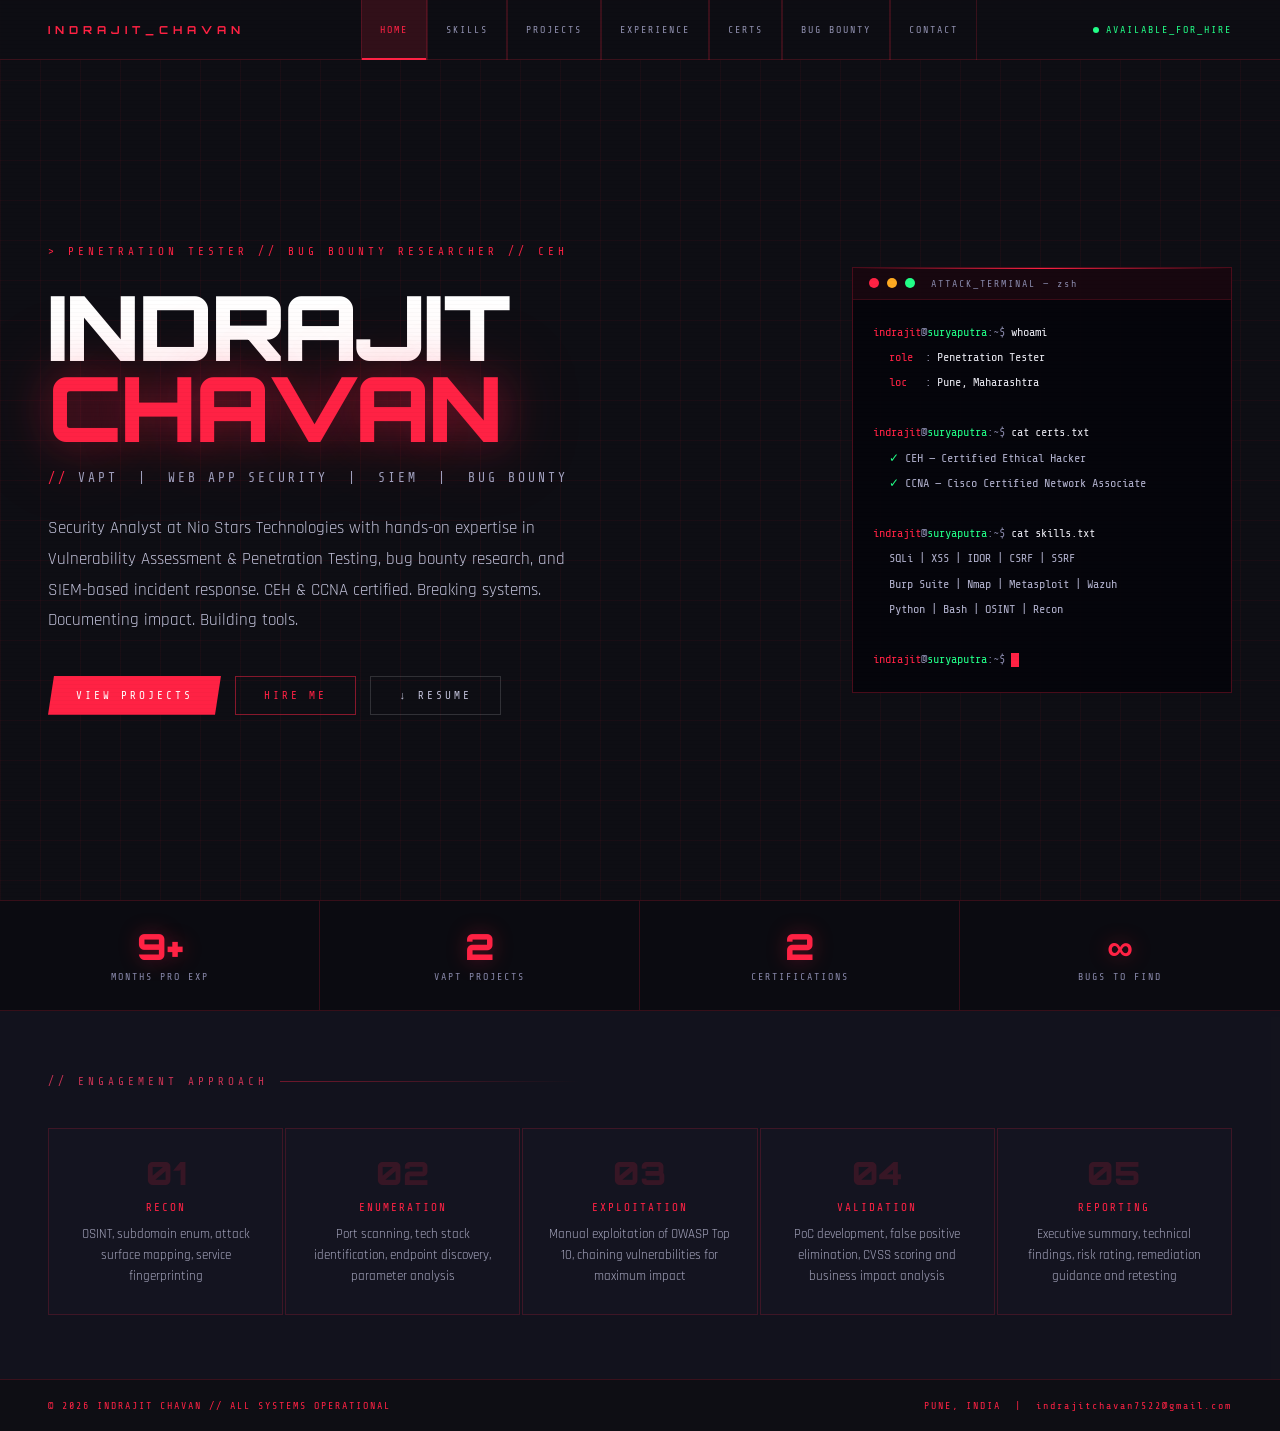
==== commit 91b47e81: "Update index.html" ====
--- a/index.html
+++ b/index.html
@@ -195,7 +195,6 @@
         <div class="term-body">
           <span class="tline"><span class="tp">indrajit</span><span class="ts">@</span><span class="th">suryaputra</span><span class="ts">:~$</span> <span class="tc">whoami</span></span>
           <span class="to"><span class="tk">role &nbsp;</span>: <span class="tv">Penetration Tester</span></span>
-          <span class="to"><span class="tk">org &nbsp;&nbsp;</span>: <span class="tv">Nio Stars Technologies</span></span>
           <span class="to"><span class="tk">loc &nbsp;&nbsp;</span>: <span class="tv">Pune, Maharashtra</span></span>
           <span class="tline">&nbsp;</span>
           <span class="tline"><span class="tp">indrajit</span><span class="ts">@</span><span class="th">suryaputra</span><span class="ts">:~$</span> <span class="tc">cat certs.txt</span></span>
--- a/assets/style.css
+++ b/assets/style.css
@@ -12,14 +12,14 @@
   --red-glow: rgba(255,34,68,0.35);
   --green:    #22ff88;
   --yellow:   #ffaa22;
-  --bg:       #050508;
-  --bg2:      #0a0a10;
-  --bg3:      #0f0f18;
-  --border:   rgba(255,34,68,0.12);
-  --border-h: rgba(255,34,68,0.3);
-  --text:     #e8e8f0;
-  --muted:    #555570;
-  --muted2:   #9090a8;
+  --bg:       #0e0e14;
+  --bg2:      #141420;
+  --bg3:      #1a1a28;
+  --border:   rgba(255,34,68,0.18);
+  --border-h: rgba(255,34,68,0.4);
+  --text:     #f0f0f8;
+  --muted:    #8888aa;
+  --muted2:   #b8b8d0;
   --mono:     'Share Tech Mono', monospace;
   --display:  'Orbitron', sans-serif;
   --body:     'Rajdhani', sans-serif;
@@ -37,22 +37,22 @@
   min-height: 100vh;
 }
 
-/* Grid bg */
+/* Grid bg — slightly more visible */
 body::before {
   content: '';
   position: fixed; inset: 0;
   background-image:
-    linear-gradient(rgba(255,34,68,0.03) 1px, transparent 1px),
-    linear-gradient(90deg, rgba(255,34,68,0.03) 1px, transparent 1px);
+    linear-gradient(rgba(255,34,68,0.05) 1px, transparent 1px),
+    linear-gradient(90deg, rgba(255,34,68,0.05) 1px, transparent 1px);
   background-size: 40px 40px;
   pointer-events: none; z-index: 0;
 }
 
-/* Scanlines */
+/* Scanlines — lighter so text not hidden */
 body::after {
   content: '';
   position: fixed; inset: 0;
-  background: repeating-linear-gradient(0deg,transparent,transparent 2px,rgba(0,0,0,0.04) 2px,rgba(0,0,0,0.04) 4px);
+  background: repeating-linear-gradient(0deg,transparent,transparent 3px,rgba(0,0,0,0.02) 3px,rgba(0,0,0,0.02) 4px);
   pointer-events: none; z-index: 998;
 }
 
@@ -65,7 +65,7 @@
   display: flex;
   align-items: center;
   justify-content: space-between;
-  background: rgba(5,5,8,0.92);
+  background: rgba(14,14,20,0.95);
   backdrop-filter: blur(16px);
   border-bottom: 1px solid var(--border);
 }
@@ -85,7 +85,7 @@
 .nav-links a {
   font-family: var(--mono);
   font-size: 10px;
-  color: var(--muted);
+  color: #9090b0;
   text-decoration: none;
   letter-spacing: 2px;
   padding: 0 18px;
@@ -153,21 +153,21 @@
   top: -80px; right: -80px;
   width: 360px; height: 360px;
   border-radius: 50%;
-  background: radial-gradient(circle, rgba(255,34,68,0.06), transparent 70%);
+  background: radial-gradient(circle, rgba(255,34,68,0.08), transparent 70%);
   pointer-events: none;
 }
 
 .breadcrumb {
   font-family: var(--mono);
   font-size: 10px;
-  color: var(--muted);
+  color: #8888aa;
   letter-spacing: 3px;
   margin-bottom: 20px;
   display: flex;
   align-items: center;
   gap: 8px;
 }
-.breadcrumb a { color: var(--muted); text-decoration: none; }
+.breadcrumb a { color: #8888aa; text-decoration: none; }
 .breadcrumb a:hover { color: var(--red); }
 .breadcrumb span { color: var(--red); }
 
@@ -175,7 +175,7 @@
   font-family: var(--display);
   font-size: clamp(28px, 5vw, 52px);
   font-weight: 900;
-  color: #fff;
+  color: #ffffff;
   letter-spacing: 2px;
   line-height: 1;
   margin-bottom: 16px;
@@ -185,18 +185,18 @@
 .page-subtitle {
   font-family: var(--mono);
   font-size: 12px;
-  color: var(--muted);
+  color: #9090b0;
   letter-spacing: 3px;
 }
 
 /* ---- SECTION ---- */
 .content-section { padding: 64px 48px; }
-.content-section.alt { background: rgba(10,10,16,0.6); }
+.content-section.alt { background: rgba(20,20,32,0.8); }
 
 .section-label {
   font-family: var(--mono);
-  font-size: 10px;
-  color: var(--red);
+  font-size: 11px;
+  color: #cc3355;
   letter-spacing: 4px;
   margin-bottom: 40px;
   display: flex;
@@ -238,7 +238,7 @@
 }
 
 .btn-red {
-  color: var(--bg);
+  color: #ffffff;
   background: var(--red);
   clip-path: polygon(6px 0%,100% 0%,calc(100% - 6px) 100%,0% 100%);
 }
@@ -246,17 +246,17 @@
 
 .btn-outline {
   color: var(--red);
-  border: 1px solid rgba(255,34,68,0.4);
+  border: 1px solid rgba(255,34,68,0.5);
   background: transparent;
 }
 .btn-outline:hover { border-color: var(--red); background: var(--red-dim); }
 
 .btn-ghost {
-  color: var(--muted2);
-  border: 1px solid rgba(255,255,255,0.08);
+  color: #c0c0d8;
+  border: 1px solid rgba(255,255,255,0.15);
   background: transparent;
 }
-.btn-ghost:hover { border-color: rgba(255,255,255,0.2); color: #fff; }
+.btn-ghost:hover { border-color: rgba(255,255,255,0.35); color: #fff; }
 
 /* ---- CHIPS ---- */
 .chips { display: flex; flex-wrap: wrap; gap: 6px; }
@@ -264,19 +264,19 @@
   font-family: var(--mono);
   font-size: 10px;
   letter-spacing: 1px;
-  color: var(--red);
-  border: 1px solid rgba(255,34,68,0.25);
+  color: #ff4466;
+  border: 1px solid rgba(255,34,68,0.3);
   padding: 4px 10px;
-  background: rgba(255,34,68,0.04);
-}
-.chip.green { color: var(--green); border-color: rgba(34,255,136,0.25); background: rgba(34,255,136,0.04); }
-.chip.yellow { color: var(--yellow); border-color: rgba(255,170,34,0.25); background: rgba(255,170,34,0.04); }
-.chip.muted { color: var(--muted); border-color: rgba(255,255,255,0.08); background: transparent; }
+  background: rgba(255,34,68,0.06);
+}
+.chip.green { color: #22ff88; border-color: rgba(34,255,136,0.3); background: rgba(34,255,136,0.06); }
+.chip.yellow { color: #ffaa22; border-color: rgba(255,170,34,0.3); background: rgba(255,170,34,0.06); }
+.chip.muted { color: #9090b0; border-color: rgba(255,255,255,0.12); background: transparent; }
 
 /* ---- STATUS ---- */
 .status-live   { color: var(--green); font-family: var(--mono); font-size: 10px; letter-spacing: 2px; }
 .status-wip    { color: var(--yellow); font-family: var(--mono); font-size: 10px; letter-spacing: 2px; }
-.status-soon   { color: var(--muted); font-family: var(--mono); font-size: 10px; letter-spacing: 2px; }
+.status-soon   { color: #9090b0; font-family: var(--mono); font-size: 10px; letter-spacing: 2px; }
 
 /* ---- FOOTER ---- */
 footer {
@@ -288,7 +288,7 @@
   align-items: center;
   font-family: var(--mono);
   font-size: 10px;
-  color: var(--muted);
+  color: #8888aa;
   letter-spacing: 2px;
 }
 footer span { color: var(--red); }
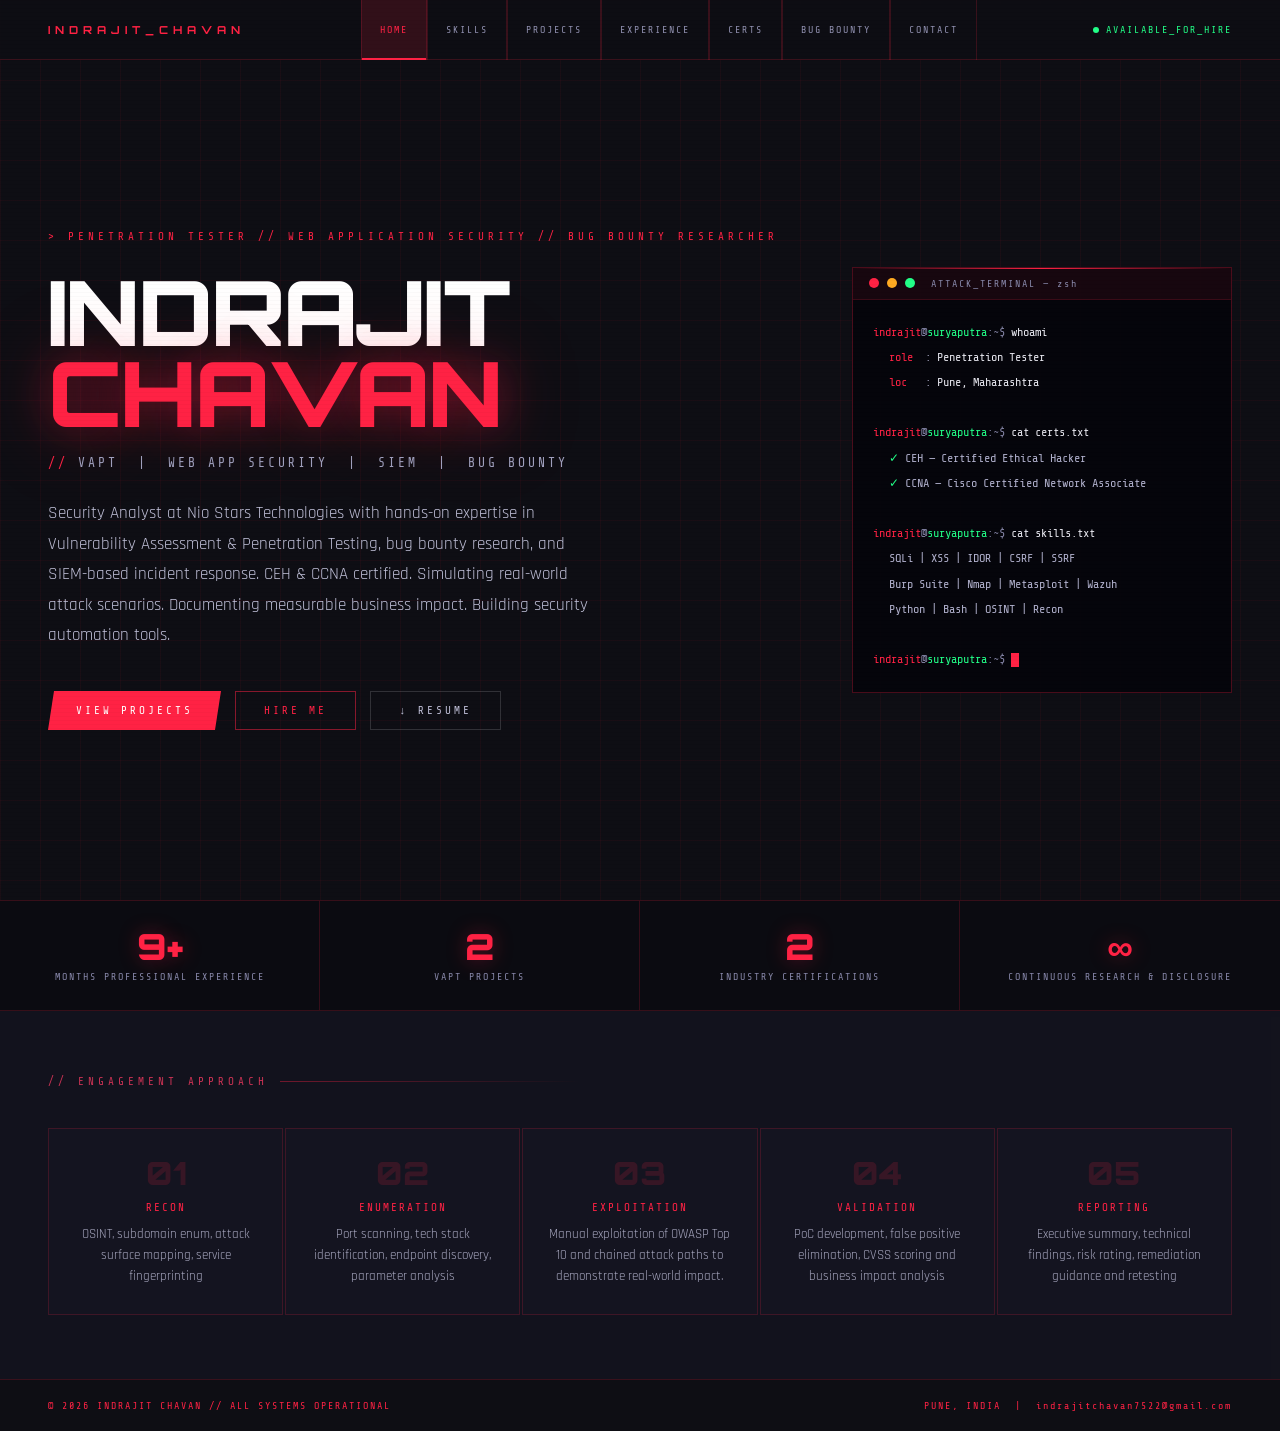
==== commit e7e01809: "Update index.html" ====
--- a/index.html
+++ b/index.html
@@ -30,6 +30,7 @@
       font-weight: 900; line-height: .9;
       letter-spacing: -2px; color: #fff;
       opacity: 0; animation: fadeUp .6s .4s ease forwards;
+      transition: transform 0.05s ease;
     }
     .hero-name em { color: var(--red); font-style: normal;
       text-shadow: 0 0 40px var(--red-glow), 0 0 80px var(--red-glow); }
@@ -168,8 +169,8 @@
   <!-- HERO -->
   <section class="hero">
     <div class="hero-inner">
-      <p class="hero-eyebrow">PENETRATION TESTER // BUG BOUNTY RESEARCHER // CEH</p>
-      <h1 class="hero-name">INDRAJIT<br/><em>CHAVAN</em></h1>
+      <p class="hero-eyebrow">PENETRATION TESTER // WEB APPLICATION SECURITY // BUG BOUNTY RESEARCHER</p>
+      <h1 class="hero-name" id="glitchName">INDRAJIT<br/><em>CHAVAN</em></h1>
       <p class="hero-tagline">
         <b>//</b> VAPT &nbsp;|&nbsp; WEB APP SECURITY &nbsp;|&nbsp; SIEM &nbsp;|&nbsp; BUG BOUNTY
       </p>
@@ -177,7 +178,7 @@
         Security Analyst at Nio Stars Technologies with hands-on expertise in
         Vulnerability Assessment &amp; Penetration Testing, bug bounty research,
         and SIEM-based incident response. CEH &amp; CCNA certified.
-        Breaking systems. Documenting impact. Building tools.
+       Simulating real-world attack scenarios. Documenting measurable business impact. Building security automation tools.
       </p>
       <div class="hero-actions">
         <a href="projects.html" class="btn btn-red">View Projects</a>
@@ -214,10 +215,10 @@
 
   <!-- STATS -->
   <div class="stats-row">
-    <div class="stat"><span class="stat-n">9+</span><span class="stat-l">Months Pro Exp</span></div>
+    <div class="stat"><span class="stat-n">9+</span><span class="stat-l">Months Professional Experience</span></div>
     <div class="stat"><span class="stat-n">2</span><span class="stat-l">VAPT Projects</span></div>
-    <div class="stat"><span class="stat-n">2</span><span class="stat-l">Certifications</span></div>
-    <div class="stat"><span class="stat-n">∞</span><span class="stat-l">Bugs to Find</span></div>
+    <div class="stat"><span class="stat-n">2</span><span class="stat-l">Industry Certifications</span></div>
+    <div class="stat"><span class="stat-n">∞</span><span class="stat-l">Continuous Research & Disclosure</span></div>
   </div>
 
   <!-- METHODOLOGY -->
@@ -237,7 +238,7 @@
       <div class="method-card reveal">
         <span class="method-num">03</span>
         <div class="method-name">EXPLOITATION</div>
-        <div class="method-desc">Manual exploitation of OWASP Top 10, chaining vulnerabilities for maximum impact</div>
+        <div class="method-desc">Manual exploitation of OWASP Top 10 and chained attack paths to demonstrate real-world impact.</div>
       </div>
       <div class="method-card reveal">
         <span class="method-num">04</span>
@@ -260,5 +261,31 @@
 </footer>
 
 <script src="assets/main.js"></script>
+<script>
+  const name = document.getElementById('glitchName');
+
+  function triggerGlitch() {
+    // 6 rapid steps at 30ms each = full glitch in 180ms — fast but visible
+    const steps = [
+      () => { name.style.textShadow = '4px 0 #ff2244, -4px 0 #00ffff'; name.style.transform = 'skewX(-3deg) translateX(3px)'; name.style.opacity = '0.85'; },
+      () => { name.style.textShadow = '-3px 0 #ff2244, 3px 0 #00ffff'; name.style.transform = 'skewX(2deg) translateX(-4px)'; name.style.opacity = '1'; },
+      () => { name.style.textShadow = '5px 0 #00ffff, -5px 0 #ff2244'; name.style.transform = 'skewX(-1deg) translateX(2px)'; name.style.opacity = '0.9'; },
+      () => { name.style.textShadow = '-2px 0 #00ffff, 2px 0 #ff2244'; name.style.transform = 'skewX(1deg) translateX(-1px)'; name.style.opacity = '1'; },
+      () => { name.style.textShadow = '2px 0 #ff2244, -2px 0 #00ffff'; name.style.transform = 'skewX(0) translateX(1px)'; name.style.opacity = '0.95'; },
+      () => { name.style.textShadow = ''; name.style.transform = ''; name.style.opacity = '1'; }
+    ];
+
+    steps.forEach((step, i) => setTimeout(step, i * 30));
+  }
+
+  // Hover trigger
+  name.addEventListener('mouseenter', triggerGlitch);
+
+  // Auto glitch — first one at 2s, then every 2.5s
+  setTimeout(() => {
+    triggerGlitch();
+    setInterval(triggerGlitch, 2500);
+  }, 2000);
+</script>
 </body>
 </html>
